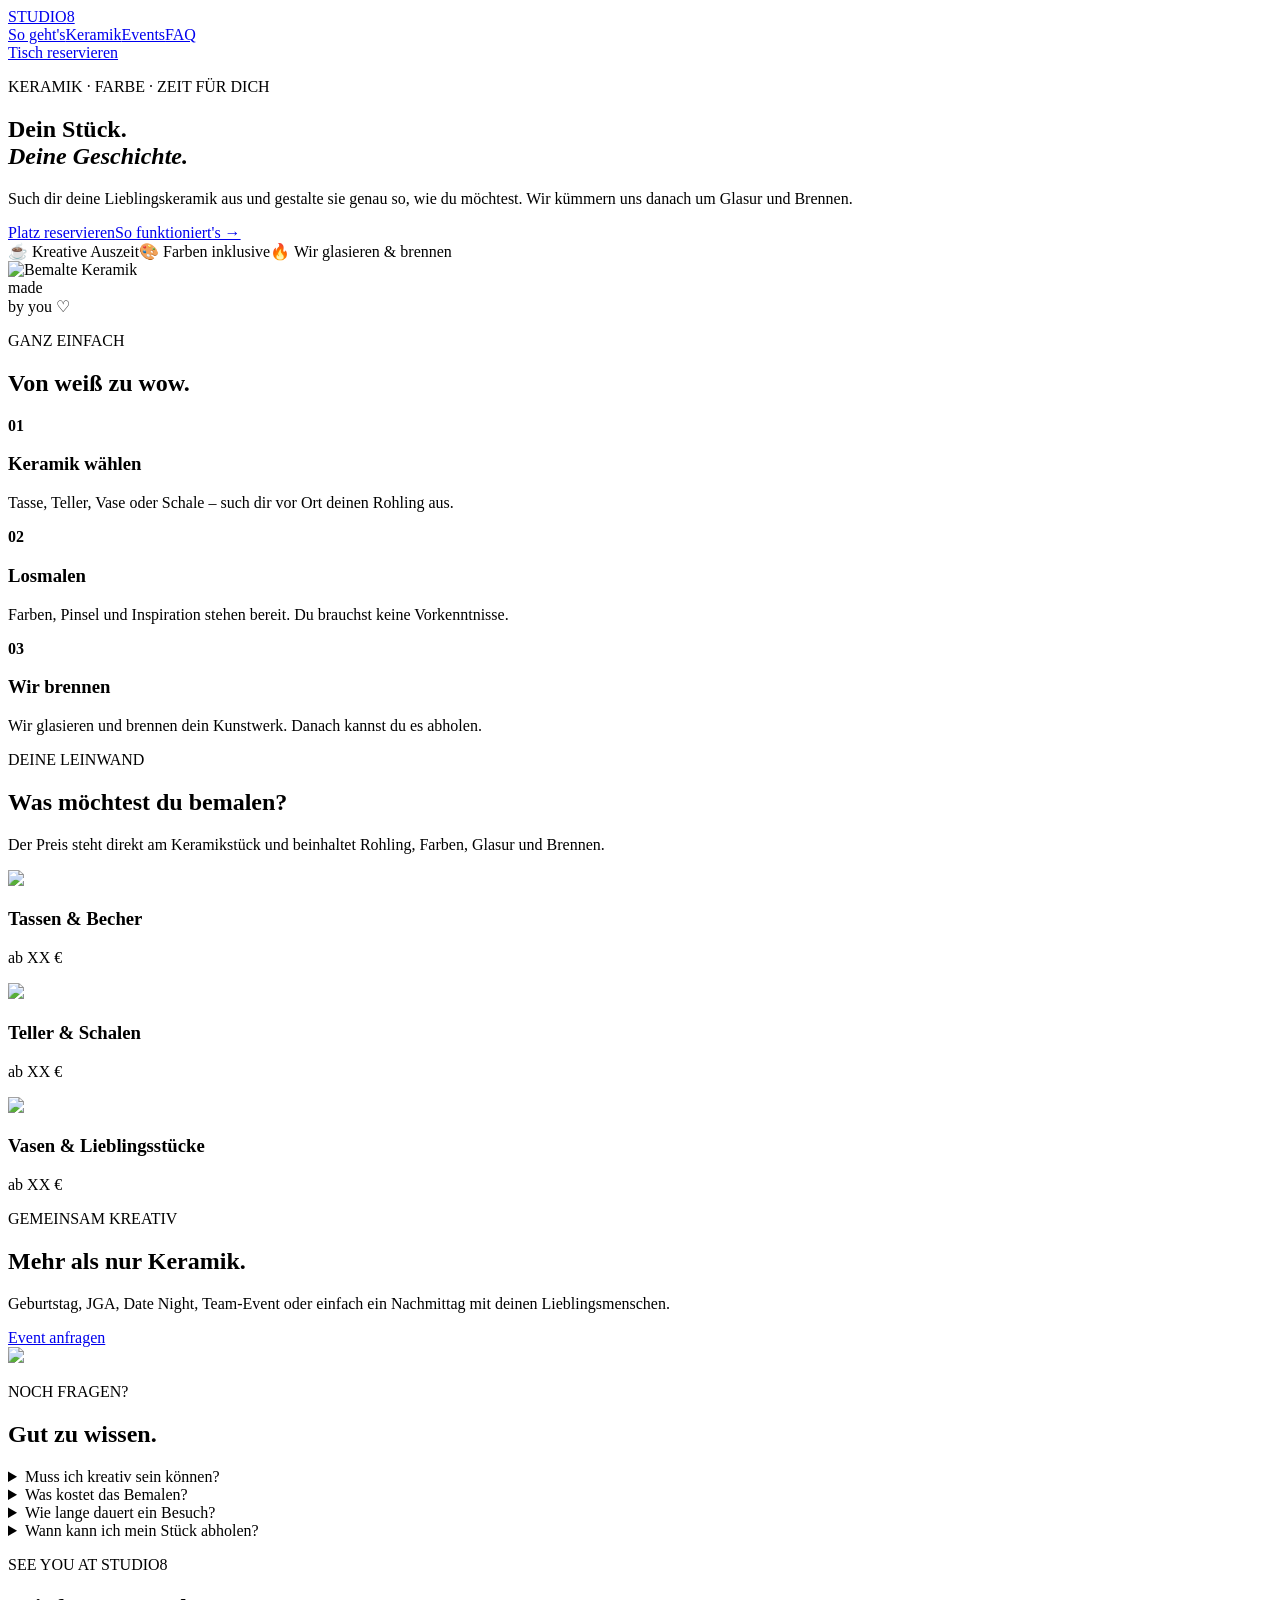
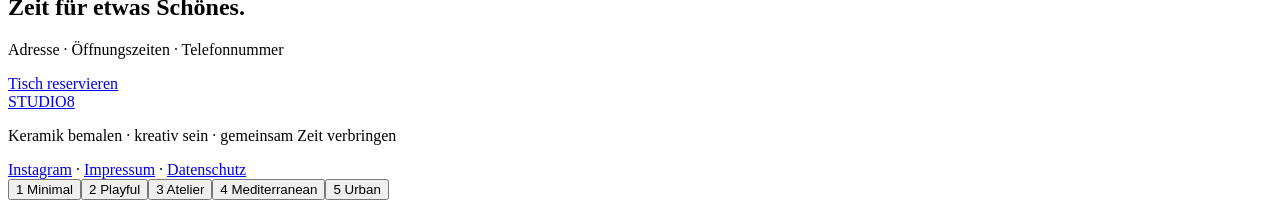
==== index.html @ ca7216bf "Add STUDIO8 website concepts" ====
<!doctype html><html lang="de"><head><meta charset="utf-8"><meta name="viewport" content="width=device-width,initial-scale=1"><title>STUDIO8 – Keramik bemalen</title><link rel="preconnect" href="https://fonts.googleapis.com"><link rel="preconnect" href="https://fonts.gstatic.com" crossorigin><link href="https://fonts.googleapis.com/css2?family=DM+Sans:wght@400;500;600;700&family=Playfair+Display:wght@500;600&display=swap" rel="stylesheet"><link rel="stylesheet" href="style.css"></head><body><header class="top"><a class="brand" href="#">STUDIO<span>8</span></a><nav><a href="#how">So geht's</a><a href="#pieces">Keramik</a><a href="#events">Events</a><a href="#faq">FAQ</a></nav><a class="btn small" href="#visit">Tisch reservieren</a></header><main><section class="hero"><div class="hero-copy"><p class="eyebrow">KERAMIK · FARBE · ZEIT FÜR DICH</p><h1>Dein Stück.<br><em>Deine Geschichte.</em></h1><p class="lead">Such dir deine Lieblingskeramik aus und gestalte sie genau so, wie du möchtest. Wir kümmern uns danach um Glasur und Brennen.</p><div class="actions"><a class="btn" href="#visit">Platz reservieren</a><a class="textlink" href="#how">So funktioniert's →</a></div><div class="facts"><span>☕ Kreative Auszeit</span><span>🎨 Farben inklusive</span><span>🔥 Wir glasieren & brennen</span></div></div><div class="hero-img"><img src="https://images.unsplash.com/photo-1610701596007-11502861dcfa?auto=format&fit=crop&w=1200&q=85" alt="Bemalte Keramik"><div class="sticker">made<br>by you ♡</div></div></section><section id="how" class="section"><p class="eyebrow">GANZ EINFACH</p><h2>Von weiß zu wow.</h2><div class="steps"><article><b>01</b><h3>Keramik wählen</h3><p>Tasse, Teller, Vase oder Schale – such dir vor Ort deinen Rohling aus.</p></article><article><b>02</b><h3>Losmalen</h3><p>Farben, Pinsel und Inspiration stehen bereit. Du brauchst keine Vorkenntnisse.</p></article><article><b>03</b><h3>Wir brennen</h3><p>Wir glasieren und brennen dein Kunstwerk. Danach kannst du es abholen.</p></article></div></section><section id="pieces" class="section alt"><div class="section-head"><div><p class="eyebrow">DEINE LEINWAND</p><h2>Was möchtest du bemalen?</h2></div><p>Der Preis steht direkt am Keramikstück und beinhaltet Rohling, Farben, Glasur und Brennen.</p></div><div class="cards"><article><img src="https://images.unsplash.com/photo-1514228742587-6b1558fcca3d?auto=format&fit=crop&w=800&q=80"><h3>Tassen & Becher</h3><p>ab XX €</p></article><article><img src="https://images.unsplash.com/photo-1578749556568-bc2c40e68b61?auto=format&fit=crop&w=800&q=80"><h3>Teller & Schalen</h3><p>ab XX €</p></article><article><img src="https://images.unsplash.com/photo-1618220179428-22790b461013?auto=format&fit=crop&w=800&q=80"><h3>Vasen & Lieblingsstücke</h3><p>ab XX €</p></article></div></section><section id="events" class="event"><div><p class="eyebrow">GEMEINSAM KREATIV</p><h2>Mehr als nur Keramik.</h2><p>Geburtstag, JGA, Date Night, Team-Event oder einfach ein Nachmittag mit deinen Lieblingsmenschen.</p><a class="btn light" href="#visit">Event anfragen</a></div><img src="https://images.unsplash.com/photo-1565193566173-7a0ee3dbe261?auto=format&fit=crop&w=1200&q=85"></section><section id="faq" class="section"><p class="eyebrow">NOCH FRAGEN?</p><h2>Gut zu wissen.</h2><div class="faq"><details><summary>Muss ich kreativ sein können?</summary><p>Überhaupt nicht. Wir zeigen dir Techniken, Beispiele und helfen dir bei deiner Idee.</p></details><details><summary>Was kostet das Bemalen?</summary><p>Du zahlst den ausgezeichneten Preis deines Keramikstücks. Darin sind die Nutzung des Studios, Farben, Glasur und Brennen enthalten.</p></details><details><summary>Wie lange dauert ein Besuch?</summary><p>Plane für dein entspanntes Keramik-Erlebnis ungefähr 2–3 Stunden ein.</p></details><details><summary>Wann kann ich mein Stück abholen?</summary><p>Nach dem Glasieren und Brennen ist dein Stück typischerweise nach einigen Tagen abholbereit. Den genauen Zeitraum teilen wir dir im Studio mit.</p></details></div></section><section id="visit" class="visit"><p class="eyebrow">SEE YOU AT STUDIO8</p><h2>Zeit für etwas Schönes.</h2><p>Adresse · Öffnungszeiten · Telefonnummer</p><a class="btn" href="mailto:hallo@studio8.example">Tisch reservieren</a></section></main><footer><a class="brand" href="#">STUDIO<span>8</span></a><p>Keramik bemalen · kreativ sein · gemeinsam Zeit verbringen</p><div><a href="#">Instagram</a> · <a href="#">Impressum</a> · <a href="#">Datenschutz</a></div></footer><div class="switcher"><button data-theme="one">1 Minimal</button><button data-theme="two">2 Playful</button><button data-theme="three">3 Atelier</button><button data-theme="four">4 Mediterranean</button><button data-theme="five">5 Urban</button></div><script src="script.js"></script></body></html>
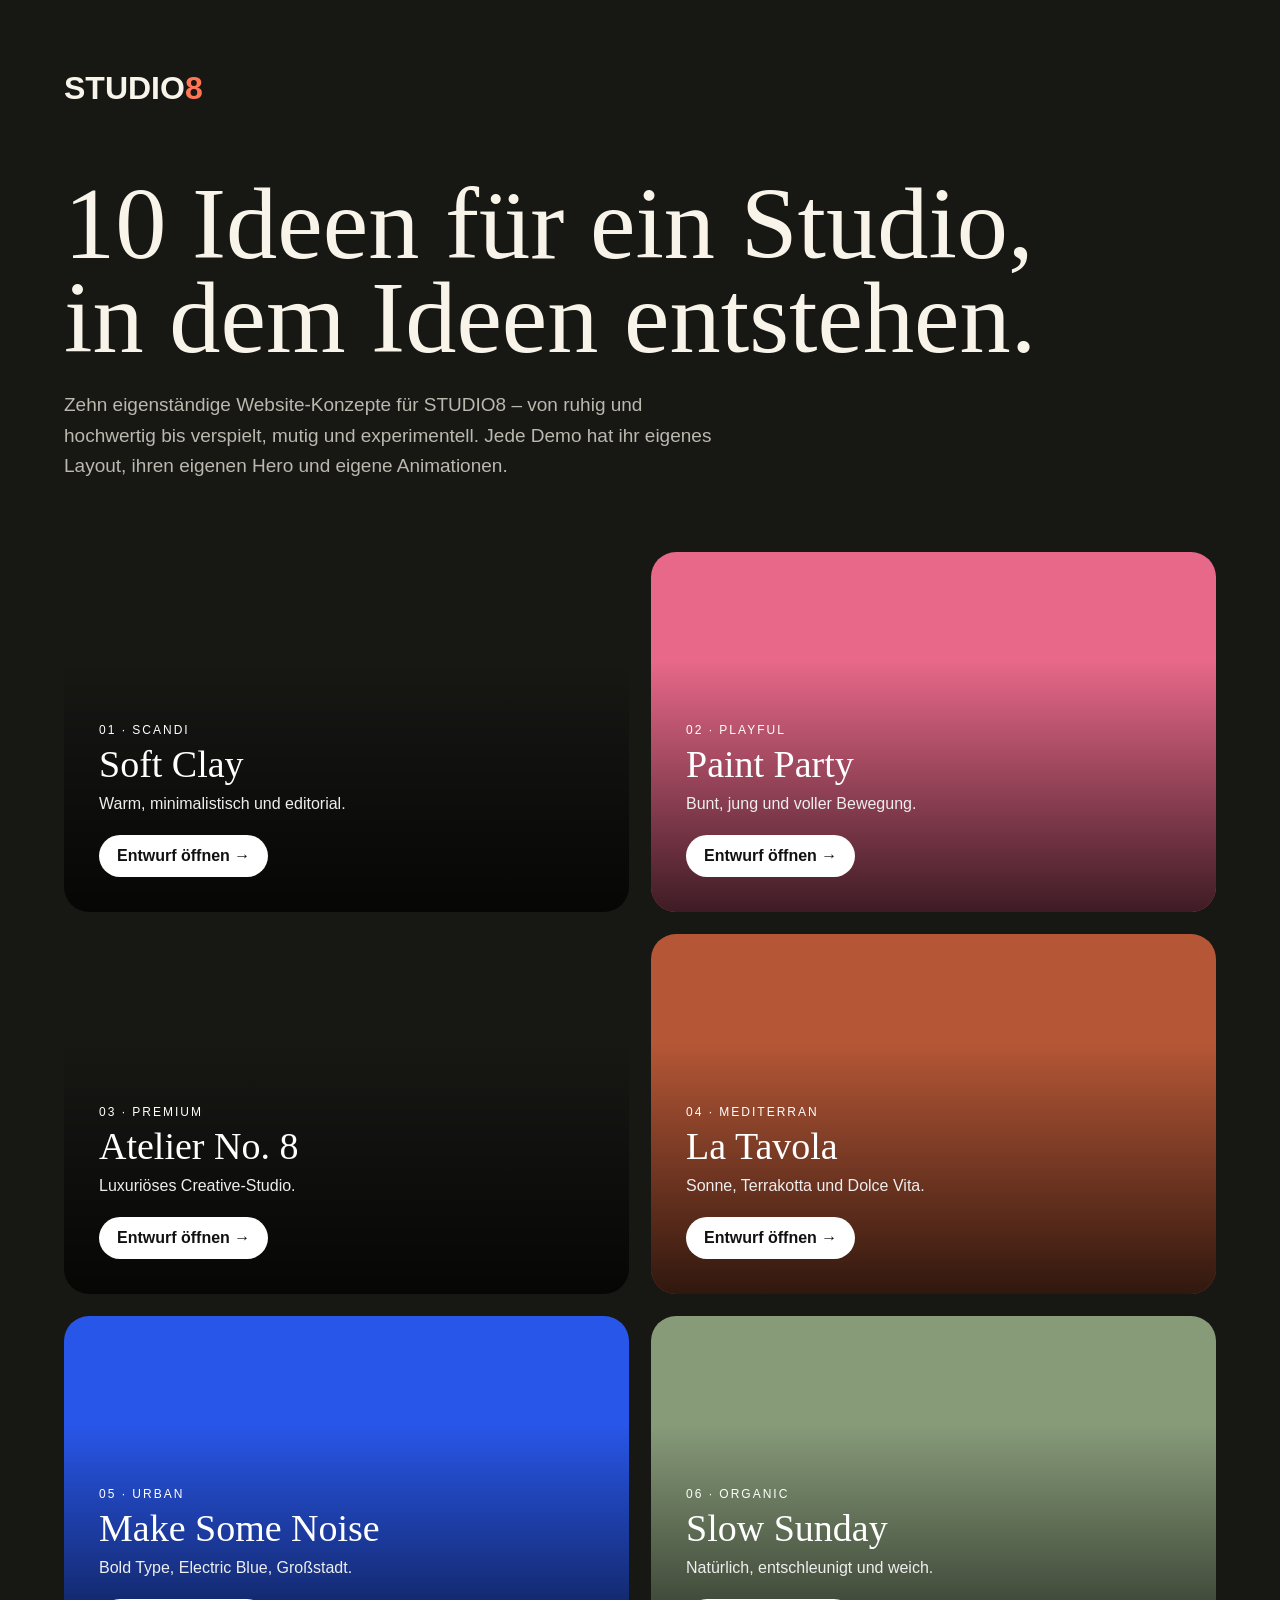
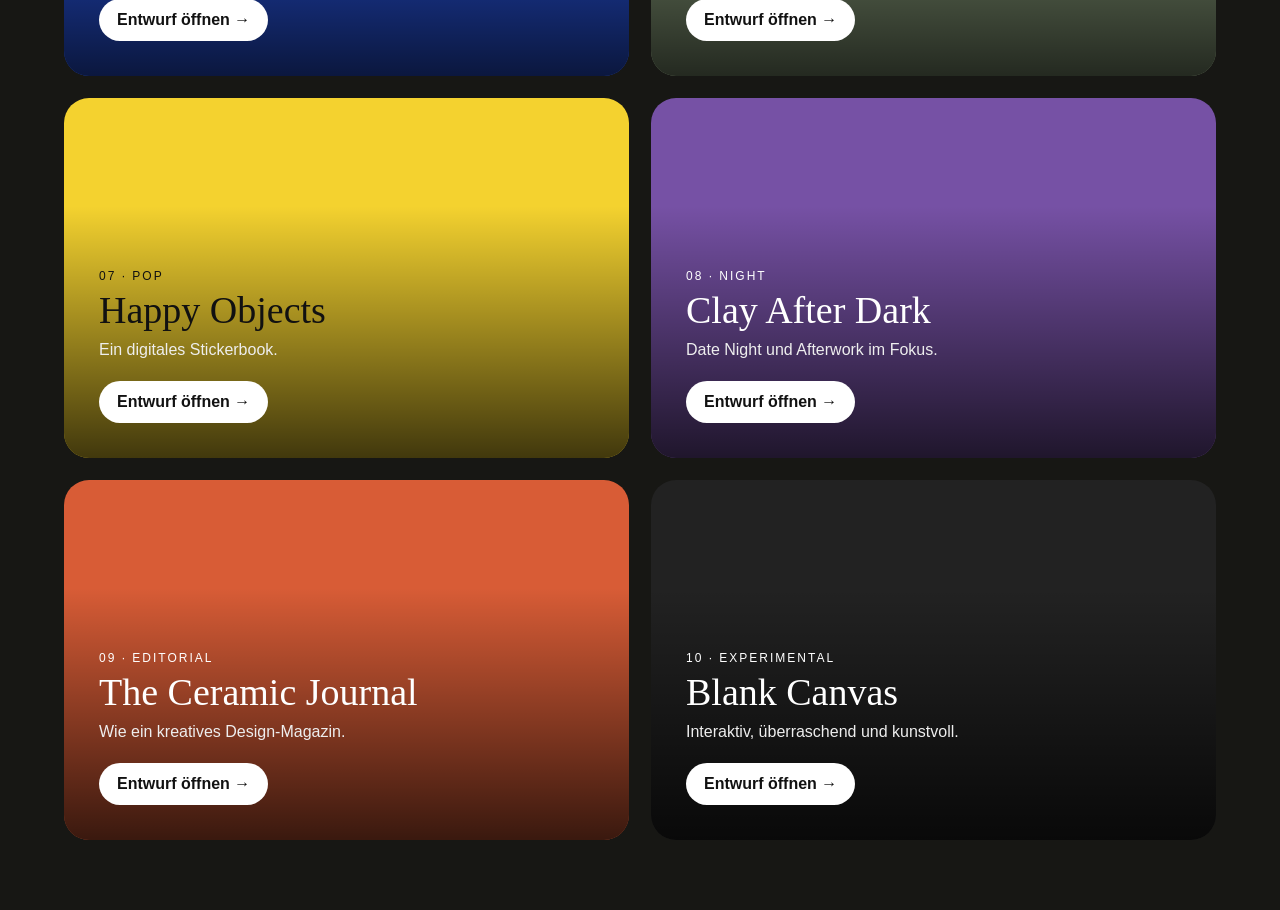
==== commit 8c074556: "Add 10 distinct animated STUDIO8 concepts" ====
--- a/index.html
+++ b/index.html
@@ -1 +1 @@
-<!doctype html><html lang="de"><head><meta charset="utf-8"><meta name="viewport" content="width=device-width,initial-scale=1"><title>STUDIO8 – Keramik bemalen</title><link rel="preconnect" href="https://fonts.googleapis.com"><link rel="preconnect" href="https://fonts.gstatic.com" crossorigin><link href="https://fonts.googleapis.com/css2?family=DM+Sans:wght@400;500;600;700&family=Playfair+Display:wght@500;600&display=swap" rel="stylesheet"><link rel="stylesheet" href="style.css"></head><body><header class="top"><a class="brand" href="#">STUDIO<span>8</span></a><nav><a href="#how">So geht's</a><a href="#pieces">Keramik</a><a href="#events">Events</a><a href="#faq">FAQ</a></nav><a class="btn small" href="#visit">Tisch reservieren</a></header><main><section class="hero"><div class="hero-copy"><p class="eyebrow">KERAMIK · FARBE · ZEIT FÜR DICH</p><h1>Dein Stück.<br><em>Deine Geschichte.</em></h1><p class="lead">Such dir deine Lieblingskeramik aus und gestalte sie genau so, wie du möchtest. Wir kümmern uns danach um Glasur und Brennen.</p><div class="actions"><a class="btn" href="#visit">Platz reservieren</a><a class="textlink" href="#how">So funktioniert's →</a></div><div class="facts"><span>☕ Kreative Auszeit</span><span>🎨 Farben inklusive</span><span>🔥 Wir glasieren & brennen</span></div></div><div class="hero-img"><img src="https://images.unsplash.com/photo-1610701596007-11502861dcfa?auto=format&fit=crop&w=1200&q=85" alt="Bemalte Keramik"><div class="sticker">made<br>by you ♡</div></div></section><section id="how" class="section"><p class="eyebrow">GANZ EINFACH</p><h2>Von weiß zu wow.</h2><div class="steps"><article><b>01</b><h3>Keramik wählen</h3><p>Tasse, Teller, Vase oder Schale – such dir vor Ort deinen Rohling aus.</p></article><article><b>02</b><h3>Losmalen</h3><p>Farben, Pinsel und Inspiration stehen bereit. Du brauchst keine Vorkenntnisse.</p></article><article><b>03</b><h3>Wir brennen</h3><p>Wir glasieren und brennen dein Kunstwerk. Danach kannst du es abholen.</p></article></div></section><section id="pieces" class="section alt"><div class="section-head"><div><p class="eyebrow">DEINE LEINWAND</p><h2>Was möchtest du bemalen?</h2></div><p>Der Preis steht direkt am Keramikstück und beinhaltet Rohling, Farben, Glasur und Brennen.</p></div><div class="cards"><article><img src="https://images.unsplash.com/photo-1514228742587-6b1558fcca3d?auto=format&fit=crop&w=800&q=80"><h3>Tassen & Becher</h3><p>ab XX €</p></article><article><img src="https://images.unsplash.com/photo-1578749556568-bc2c40e68b61?auto=format&fit=crop&w=800&q=80"><h3>Teller & Schalen</h3><p>ab XX €</p></article><article><img src="https://images.unsplash.com/photo-1618220179428-22790b461013?auto=format&fit=crop&w=800&q=80"><h3>Vasen & Lieblingsstücke</h3><p>ab XX €</p></article></div></section><section id="events" class="event"><div><p class="eyebrow">GEMEINSAM KREATIV</p><h2>Mehr als nur Keramik.</h2><p>Geburtstag, JGA, Date Night, Team-Event oder einfach ein Nachmittag mit deinen Lieblingsmenschen.</p><a class="btn light" href="#visit">Event anfragen</a></div><img src="https://images.unsplash.com/photo-1565193566173-7a0ee3dbe261?auto=format&fit=crop&w=1200&q=85"></section><section id="faq" class="section"><p class="eyebrow">NOCH FRAGEN?</p><h2>Gut zu wissen.</h2><div class="faq"><details><summary>Muss ich kreativ sein können?</summary><p>Überhaupt nicht. Wir zeigen dir Techniken, Beispiele und helfen dir bei deiner Idee.</p></details><details><summary>Was kostet das Bemalen?</summary><p>Du zahlst den ausgezeichneten Preis deines Keramikstücks. Darin sind die Nutzung des Studios, Farben, Glasur und Brennen enthalten.</p></details><details><summary>Wie lange dauert ein Besuch?</summary><p>Plane für dein entspanntes Keramik-Erlebnis ungefähr 2–3 Stunden ein.</p></details><details><summary>Wann kann ich mein Stück abholen?</summary><p>Nach dem Glasieren und Brennen ist dein Stück typischerweise nach einigen Tagen abholbereit. Den genauen Zeitraum teilen wir dir im Studio mit.</p></details></div></section><section id="visit" class="visit"><p class="eyebrow">SEE YOU AT STUDIO8</p><h2>Zeit für etwas Schönes.</h2><p>Adresse · Öffnungszeiten · Telefonnummer</p><a class="btn" href="mailto:hallo@studio8.example">Tisch reservieren</a></section></main><footer><a class="brand" href="#">STUDIO<span>8</span></a><p>Keramik bemalen · kreativ sein · gemeinsam Zeit verbringen</p><div><a href="#">Instagram</a> · <a href="#">Impressum</a> · <a href="#">Datenschutz</a></div></footer><div class="switcher"><button data-theme="one">1 Minimal</button><button data-theme="two">2 Playful</button><button data-theme="three">3 Atelier</button><button data-theme="four">4 Mediterranean</button><button data-theme="five">5 Urban</button></div><script src="script.js"></script></body></html>+<!doctype html><html lang="de"><head><meta charset="utf-8"><meta name="viewport" content="width=device-width,initial-scale=1"><title>STUDIO8 · 10 Website Konzepte</title><style>*{box-sizing:border-box}body{margin:0;background:#171714;color:#f8f4ea;font:16px Arial,sans-serif}.wrap{max-width:1300px;margin:auto;padding:70px 5vw}.logo{font-size:32px;font-weight:800}.logo i{color:#ff7657;font-style:normal}h1{font:500 clamp(52px,8vw,110px) Georgia;line-height:.92;margin:70px 0 25px;max-width:1000px}p{color:#bbb8ae;line-height:1.6}.intro{max-width:650px;font-size:19px}.grid{display:grid;grid-template-columns:repeat(2,1fr);gap:22px;margin-top:70px}.card{min-height:360px;border-radius:25px;padding:35px;display:flex;flex-direction:column;justify-content:flex-end;position:relative;overflow:hidden;color:white;background:#333}.card:before{content:'';position:absolute;inset:0;background:linear-gradient(0deg,#000b,transparent 70%);z-index:1}.card>*{position:relative;z-index:2}.card h2{font:500 38px Georgia;margin:5px 0}.card p{color:#eee;margin:0 0 18px}.card a{align-self:flex-start;background:white;color:#111;padding:12px 18px;border-radius:50px;text-decoration:none;font-weight:bold}.c1{background:url('https://images.unsplash.com/photo-1610701596007-11502861dcfa?auto=format&fit=crop&w=1000&q=80') center/cover}.c2{background:#e86889}.c3{background:url('https://images.unsplash.com/photo-1565193566173-7a0ee3dbe261?auto=format&fit=crop&w=1000&q=80') center/cover}.c4{background:#b55736}.c5{background:#2856e8}.c6{background:#879b79}.c7{background:#f4d22f;color:#111}.c8{background:#7651a5}.c9{background:#d85c36}.c10{background:#222}.num{font-size:12px;letter-spacing:2px}@media(max-width:700px){.grid{grid-template-columns:1fr}.card{min-height:320px}}</style></head><body><div class="wrap"><div class="logo">STUDIO<i>8</i></div><h1>10 Ideen für ein Studio, in dem Ideen entstehen.</h1><p class="intro">Zehn eigenständige Website-Konzepte für STUDIO8 – von ruhig und hochwertig bis verspielt, mutig und experimentell. Jede Demo hat ihr eigenes Layout, ihren eigenen Hero und eigene Animationen.</p><div class="grid"><article class="card c1"><span class="num">01 · SCANDI</span><h2>Soft Clay</h2><p>Warm, minimalistisch und editorial.</p><a href="concepts/01-soft-clay.html">Entwurf öffnen →</a></article><article class="card c2"><span class="num">02 · PLAYFUL</span><h2>Paint Party</h2><p>Bunt, jung und voller Bewegung.</p><a href="concepts/02-paint-party.html">Entwurf öffnen →</a></article><article class="card c3"><span class="num">03 · PREMIUM</span><h2>Atelier No. 8</h2><p>Luxuriöses Creative-Studio.</p><a href="concepts/03-atelier.html">Entwurf öffnen →</a></article><article class="card c4"><span class="num">04 · MEDITERRAN</span><h2>La Tavola</h2><p>Sonne, Terrakotta und Dolce Vita.</p><a href="concepts/04-la-tavola.html">Entwurf öffnen →</a></article><article class="card c5"><span class="num">05 · URBAN</span><h2>Make Some Noise</h2><p>Bold Type, Electric Blue, Großstadt.</p><a href="concepts/05-urban.html">Entwurf öffnen →</a></article><article class="card c6"><span class="num">06 · ORGANIC</span><h2>Slow Sunday</h2><p>Natürlich, entschleunigt und weich.</p><a href="concepts/06-slow-sunday.html">Entwurf öffnen →</a></article><article class="card c7"><span class="num">07 · POP</span><h2>Happy Objects</h2><p>Ein digitales Stickerbook.</p><a href="concepts/07-happy-objects.html">Entwurf öffnen →</a></article><article class="card c8"><span class="num">08 · NIGHT</span><h2>Clay After Dark</h2><p>Date Night und Afterwork im Fokus.</p><a href="concepts/08-after-dark.html">Entwurf öffnen →</a></article><article class="card c9"><span class="num">09 · EDITORIAL</span><h2>The Ceramic Journal</h2><p>Wie ein kreatives Design-Magazin.</p><a href="concepts/09-journal.html">Entwurf öffnen →</a></article><article class="card c10"><span class="num">10 · EXPERIMENTAL</span><h2>Blank Canvas</h2><p>Interaktiv, überraschend und kunstvoll.</p><a href="concepts/10-blank-canvas.html">Entwurf öffnen →</a></article></div></div></body></html>
